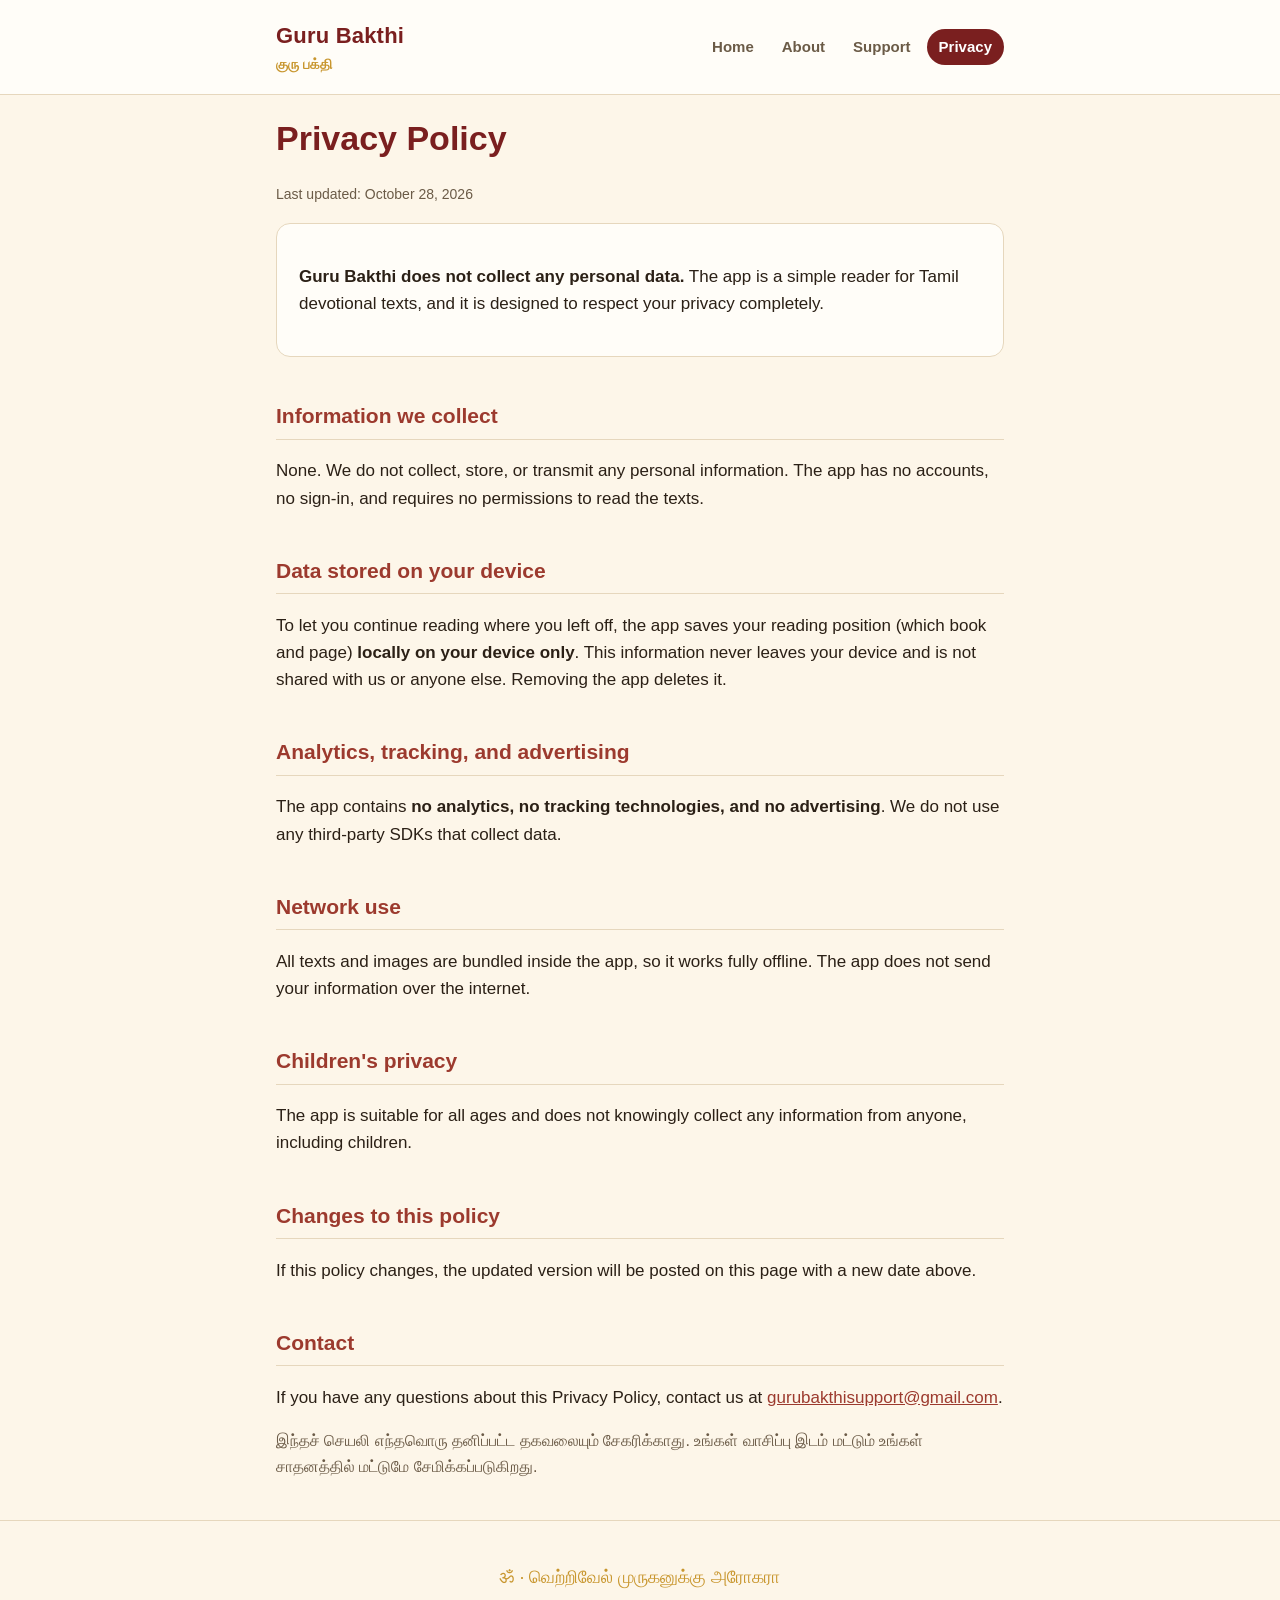
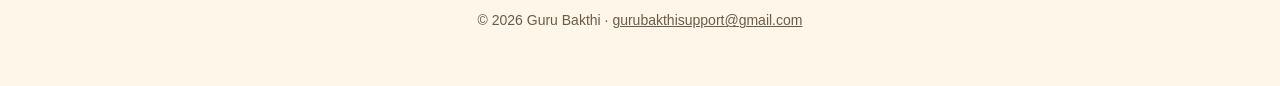
==== privacy.html @ c82704a7 "Add Guru Bakthi support and privacy pages" ====
<!doctype html>
<html lang="en">
<head>
  <meta charset="utf-8">
  <meta name="viewport" content="width=device-width, initial-scale=1">
  <title>Privacy Policy · Guru Bakthi</title>
  <meta name="description" content="Privacy Policy for the Guru Bakthi app. The app collects no personal data.">
  <link rel="stylesheet" href="style.css">
</head>
<body>
  <header class="site-header">
    <div class="wrap">
      <a class="brand" href="index.html">
        <span class="name">Guru Bakthi</span>
        <span class="name-ta">குரு பக்தி</span>
      </a>
      <nav class="nav">
        <a href="index.html">Home</a>
        <a href="about.html">About</a>
        <a href="support.html">Support</a>
        <a href="privacy.html" class="active">Privacy</a>
      </nav>
    </div>
  </header>

  <main class="wrap">
    <h1>Privacy Policy</h1>
    <p class="updated">Last updated: October 28, 2026</p>

    <div class="card">
      <p><strong>Guru Bakthi does not collect any personal data.</strong> The app is a simple reader for Tamil devotional texts, and it is designed to respect your privacy completely.</p>
    </div>

    <h2>Information we collect</h2>
    <p>None. We do not collect, store, or transmit any personal information. The app has no accounts, no sign-in, and requires no permissions to read the texts.</p>

    <h2>Data stored on your device</h2>
    <p>To let you continue reading where you left off, the app saves your reading position (which book and page) <strong>locally on your device only</strong>. This information never leaves your device and is not shared with us or anyone else. Removing the app deletes it.</p>

    <h2>Analytics, tracking, and advertising</h2>
    <p>The app contains <strong>no analytics, no tracking technologies, and no advertising</strong>. We do not use any third-party SDKs that collect data.</p>

    <h2>Network use</h2>
    <p>All texts and images are bundled inside the app, so it works fully offline. The app does not send your information over the internet.</p>

    <h2>Children's privacy</h2>
    <p>The app is suitable for all ages and does not knowingly collect any information from anyone, including children.</p>

    <h2>Changes to this policy</h2>
    <p>If this policy changes, the updated version will be posted on this page with a new date above.</p>

    <h2>Contact</h2>
    <p>If you have any questions about this Privacy Policy, contact us at
      <a href="mailto:gurubakthisupport@gmail.com?subject=Guru%20Bakthi%20Privacy">gurubakthisupport@gmail.com</a>.</p>

    <p class="tamil">இந்தச் செயலி எந்தவொரு தனிப்பட்ட தகவலையும் சேகரிக்காது. உங்கள் வாசிப்பு இடம் மட்டும் உங்கள் சாதனத்தில் மட்டுமே சேமிக்கப்படுகிறது.</p>
  </main>

  <footer class="site-footer">
    <div class="wrap">
      <p class="om">ॐ · வெற்றிவேல் முருகனுக்கு அரோகரா</p>
      <p>© 2026 Guru Bakthi · <a href="mailto:gurubakthisupport@gmail.com">gurubakthisupport@gmail.com</a></p>
    </div>
  </footer>
</body>
</html>
---- style.css ----
/* Guru Bakthi — support site styles */
:root {
  --bg: #fdf6e9;
  --surface: #fffdf8;
  --ink: #2b2016;
  --muted: #6b5b47;
  --maroon: #7a1f1f;
  --light-maroon: #9c3a2e;
  --gold: #c8962e;
  --line: #e6d7bd;
  --radius: 14px;
  --maxw: 760px;
  --font: -apple-system, BlinkMacSystemFont, "Segoe UI", Roboto, "Helvetica Neue", Arial,
    "Noto Sans Tamil", sans-serif;
}

@media (prefers-color-scheme: dark) {
  :root:not([data-theme="light"]) {
    --bg: #1a1410;
    --surface: #241c15;
    --ink: #f0e6d4;
    --muted: #b7a488;
    --maroon: #e7a98f;
    --light-maroon: #f0b9a3;
    --gold: #e0b45e;
    --line: #3a2e22;
  }
}
:root[data-theme="dark"] {
  --bg: #1a1410;
  --surface: #241c15;
  --ink: #f0e6d4;
  --muted: #b7a488;
  --maroon: #e7a98f;
  --light-maroon: #f0b9a3;
  --gold: #e0b45e;
  --line: #3a2e22;
}

* { box-sizing: border-box; }

html { -webkit-text-size-adjust: 100%; }

body {
  margin: 0;
  background: var(--bg);
  color: var(--ink);
  font-family: var(--font);
  line-height: 1.6;
  font-size: 17px;
}

.wrap {
  max-width: var(--maxw);
  margin: 0 auto;
  padding: 0 16px;
}

/* Header */
.site-header {
  border-bottom: 1px solid var(--line);
  background: var(--surface);
}
.site-header .wrap {
  display: flex;
  flex-wrap: wrap;
  align-items: center;
  gap: 8px 20px;
  padding-top: 18px;
  padding-bottom: 18px;
}
.brand {
  display: flex;
  flex-direction: column;
  text-decoration: none;
  color: inherit;
  margin-right: auto;
}
.brand .name {
  font-size: 22px;
  font-weight: 800;
  color: var(--maroon);
  letter-spacing: 0.2px;
}
.brand .name-ta {
  font-size: 14px;
  color: var(--gold);
  font-weight: 600;
}
.nav {
  display: flex;
  flex-wrap: wrap;
  gap: 6px 4px;
}
.nav a {
  text-decoration: none;
  color: var(--muted);
  padding: 6px 12px;
  border-radius: 999px;
  font-size: 15px;
  font-weight: 600;
}
.nav a:hover { color: var(--maroon); background: var(--bg); }
.nav a.active { color: #fff; background: var(--maroon); }
@media (prefers-color-scheme: dark) {
  :root:not([data-theme="light"]) .nav a.active { color: #1a1410; background: var(--maroon); }
}

/* Main */
main { padding: 32px 0 8px; }

.hero {
  text-align: center;
  padding: 28px 0 8px;
}
.hero h1 {
  font-size: clamp(28px, 7vw, 40px);
  color: var(--maroon);
  margin: 0 0 8px;
}
.hero p.lead {
  font-size: 18px;
  color: var(--muted);
  max-width: 560px;
  margin: 0 auto;
}

h1 { font-size: clamp(26px, 6vw, 34px); color: var(--maroon); line-height: 1.25; }
h2 {
  font-size: 21px;
  color: var(--light-maroon);
  margin-top: 2em;
  border-bottom: 1px solid var(--line);
  padding-bottom: 6px;
}
h3 { font-size: 18px; color: var(--ink); margin-top: 1.5em; }

a { color: var(--light-maroon); }
a:hover { color: var(--maroon); }

.card {
  background: var(--surface);
  border: 1px solid var(--line);
  border-radius: var(--radius);
  padding: 22px 22px;
  margin: 18px 0;
}

.updated { color: var(--muted); font-size: 14px; }

ul.clean { padding-left: 1.2em; }
ul.clean li { margin: 0.4em 0; }

.email-btn {
  display: inline-block;
  background: var(--maroon);
  color: #fff !important;
  text-decoration: none;
  padding: 12px 22px;
  border-radius: 999px;
  font-weight: 700;
  margin-top: 6px;
}
.email-btn:hover { background: var(--light-maroon); }
@media (prefers-color-scheme: dark) {
  :root:not([data-theme="light"]) .email-btn { color: #1a1410 !important; }
}

.tamil { font-size: 0.95em; color: var(--muted); }

.faq dt { font-weight: 700; margin-top: 1.1em; color: var(--ink); }
.faq dd { margin: 4px 0 0; color: var(--muted); }

/* Footer */
.site-footer {
  border-top: 1px solid var(--line);
  margin-top: 40px;
  padding: 24px 0 40px;
  color: var(--muted);
  font-size: 14px;
  text-align: center;
}
.site-footer a { color: var(--muted); }
.site-footer .om { color: var(--gold); font-size: 18px; }
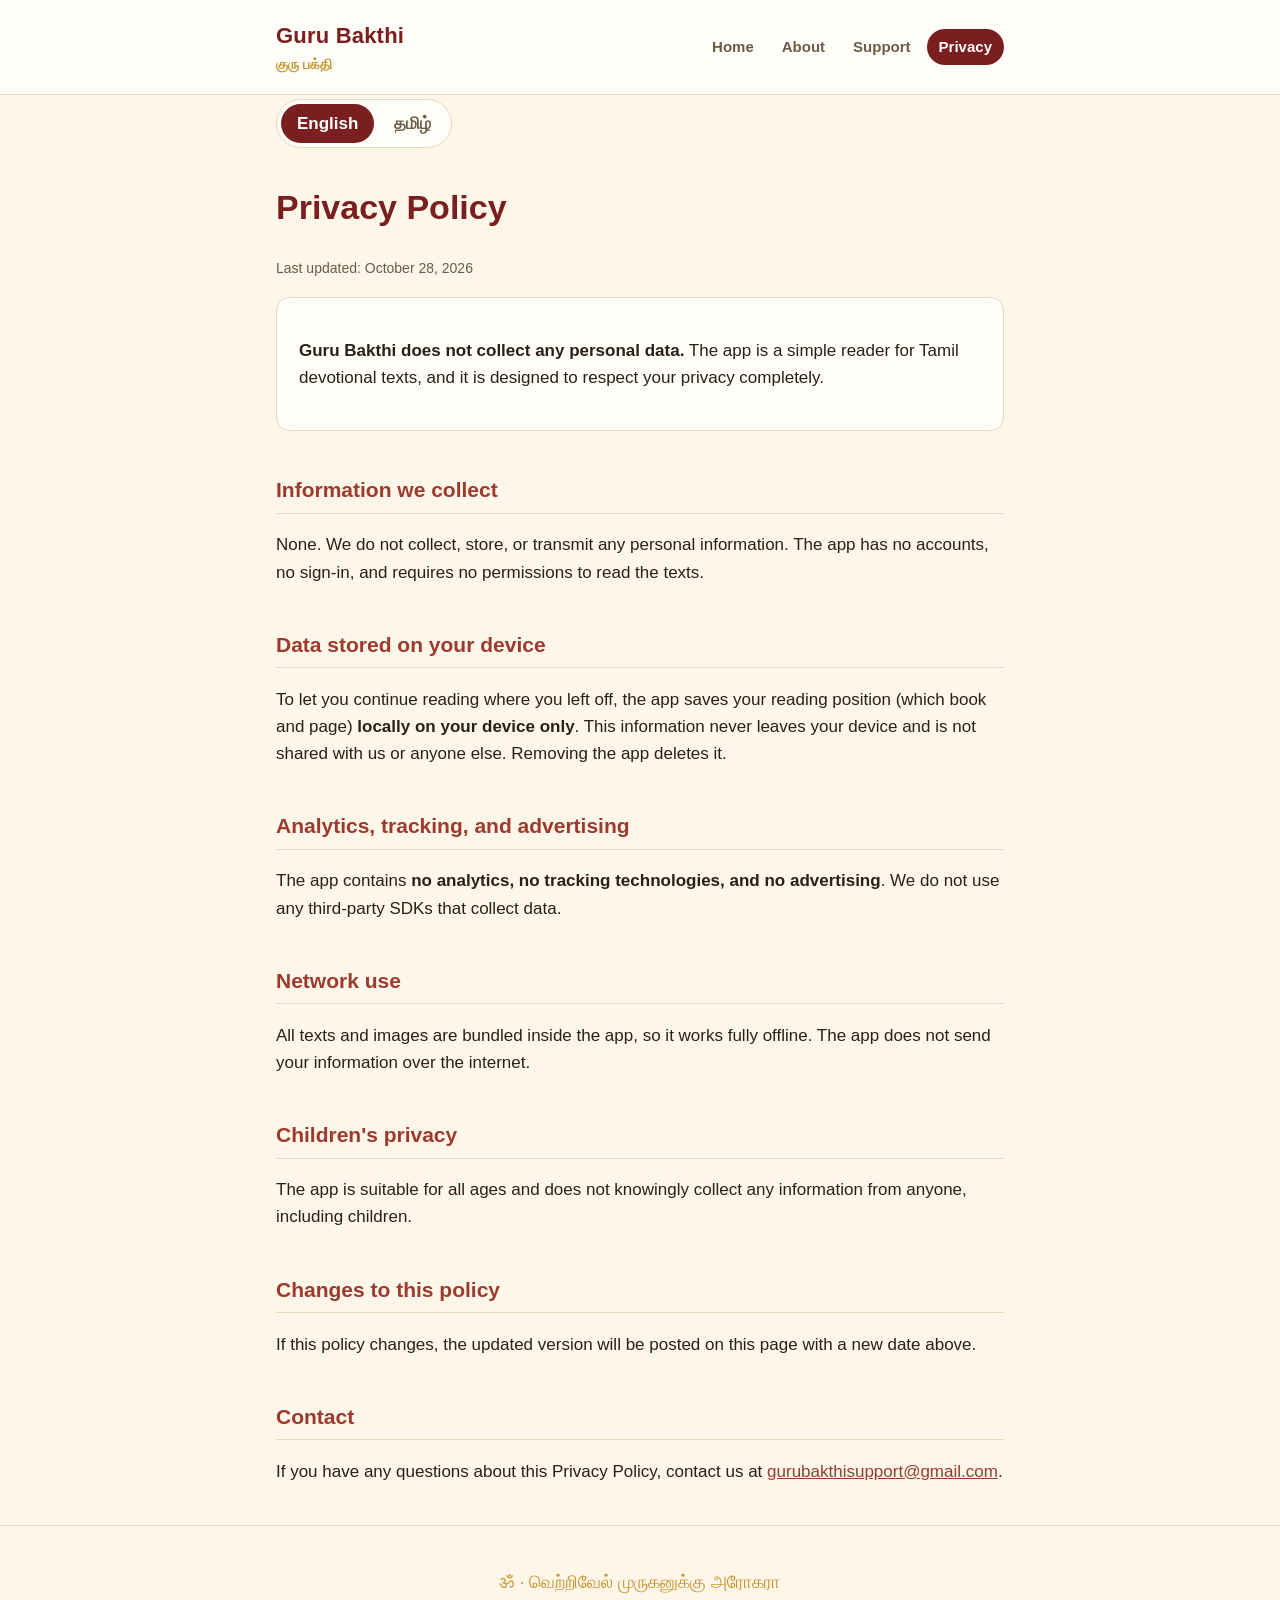
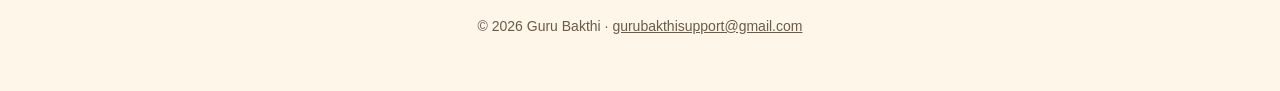
==== commit db1eaef4: "Add Tamil privacy policy with language toggle" ====
--- a/privacy.html
+++ b/privacy.html
@@ -4,8 +4,34 @@
   <meta charset="utf-8">
   <meta name="viewport" content="width=device-width, initial-scale=1">
   <title>Privacy Policy · Guru Bakthi</title>
-  <meta name="description" content="Privacy Policy for the Guru Bakthi app. The app collects no personal data.">
+  <meta name="description" content="Privacy Policy for the Guru Bakthi app (English and Tamil). The app collects no personal data.">
   <link rel="stylesheet" href="style.css">
+  <style>
+    .lang-toggle {
+      display: inline-flex;
+      gap: 4px;
+      border: 1px solid var(--line);
+      border-radius: 999px;
+      padding: 4px;
+      margin: 4px 0 10px;
+      background: var(--surface);
+    }
+    .lang-btn {
+      border: 0;
+      background: none;
+      color: var(--muted);
+      font: inherit;
+      font-weight: 700;
+      padding: 6px 16px;
+      border-radius: 999px;
+      cursor: pointer;
+    }
+    .lang-btn.active { background: var(--maroon); color: #fff; }
+    @media (prefers-color-scheme: dark) {
+      :root:not([data-theme="light"]) .lang-btn.active { color: #1a1410; }
+    }
+    .lang-content[hidden] { display: none; }
+  </style>
 </head>
 <body>
   <header class="site-header">
@@ -24,36 +50,74 @@
   </header>
 
   <main class="wrap">
-    <h1>Privacy Policy</h1>
-    <p class="updated">Last updated: October 28, 2026</p>
-
-    <div class="card">
-      <p><strong>Guru Bakthi does not collect any personal data.</strong> The app is a simple reader for Tamil devotional texts, and it is designed to respect your privacy completely.</p>
+    <div class="lang-toggle" role="group" aria-label="Choose language">
+      <button type="button" class="lang-btn" data-lang="en">English</button>
+      <button type="button" class="lang-btn" data-lang="ta">தமிழ்</button>
     </div>
 
-    <h2>Information we collect</h2>
-    <p>None. We do not collect, store, or transmit any personal information. The app has no accounts, no sign-in, and requires no permissions to read the texts.</p>
+    <!-- English -->
+    <section class="lang-content" data-lang="en">
+      <h1>Privacy Policy</h1>
+      <p class="updated">Last updated: October 28, 2026</p>
 
-    <h2>Data stored on your device</h2>
-    <p>To let you continue reading where you left off, the app saves your reading position (which book and page) <strong>locally on your device only</strong>. This information never leaves your device and is not shared with us or anyone else. Removing the app deletes it.</p>
+      <div class="card">
+        <p><strong>Guru Bakthi does not collect any personal data.</strong> The app is a simple reader for Tamil devotional texts, and it is designed to respect your privacy completely.</p>
+      </div>
 
-    <h2>Analytics, tracking, and advertising</h2>
-    <p>The app contains <strong>no analytics, no tracking technologies, and no advertising</strong>. We do not use any third-party SDKs that collect data.</p>
+      <h2>Information we collect</h2>
+      <p>None. We do not collect, store, or transmit any personal information. The app has no accounts, no sign-in, and requires no permissions to read the texts.</p>
 
-    <h2>Network use</h2>
-    <p>All texts and images are bundled inside the app, so it works fully offline. The app does not send your information over the internet.</p>
+      <h2>Data stored on your device</h2>
+      <p>To let you continue reading where you left off, the app saves your reading position (which book and page) <strong>locally on your device only</strong>. This information never leaves your device and is not shared with us or anyone else. Removing the app deletes it.</p>
 
-    <h2>Children's privacy</h2>
-    <p>The app is suitable for all ages and does not knowingly collect any information from anyone, including children.</p>
+      <h2>Analytics, tracking, and advertising</h2>
+      <p>The app contains <strong>no analytics, no tracking technologies, and no advertising</strong>. We do not use any third-party SDKs that collect data.</p>
 
-    <h2>Changes to this policy</h2>
-    <p>If this policy changes, the updated version will be posted on this page with a new date above.</p>
+      <h2>Network use</h2>
+      <p>All texts and images are bundled inside the app, so it works fully offline. The app does not send your information over the internet.</p>
 
-    <h2>Contact</h2>
-    <p>If you have any questions about this Privacy Policy, contact us at
-      <a href="mailto:gurubakthisupport@gmail.com?subject=Guru%20Bakthi%20Privacy">gurubakthisupport@gmail.com</a>.</p>
+      <h2>Children's privacy</h2>
+      <p>The app is suitable for all ages and does not knowingly collect any information from anyone, including children.</p>
 
-    <p class="tamil">இந்தச் செயலி எந்தவொரு தனிப்பட்ட தகவலையும் சேகரிக்காது. உங்கள் வாசிப்பு இடம் மட்டும் உங்கள் சாதனத்தில் மட்டுமே சேமிக்கப்படுகிறது.</p>
+      <h2>Changes to this policy</h2>
+      <p>If this policy changes, the updated version will be posted on this page with a new date above.</p>
+
+      <h2>Contact</h2>
+      <p>If you have any questions about this Privacy Policy, contact us at
+        <a href="mailto:gurubakthisupport@gmail.com?subject=Guru%20Bakthi%20Privacy">gurubakthisupport@gmail.com</a>.</p>
+    </section>
+
+    <!-- Tamil -->
+    <section class="lang-content" data-lang="ta" lang="ta" hidden>
+      <h1>தனியுரிமைக் கொள்கை</h1>
+      <p class="updated">கடைசியாகப் புதுப்பிக்கப்பட்டது: அக்டோபர் 28, 2026</p>
+
+      <div class="card">
+        <p><strong>குரு பக்தி எந்தவொரு தனிப்பட்ட தரவையும் சேகரிக்காது.</strong> இது தமிழ்ப் பக்தி நூல்களைப் படிக்கும் எளிய வாசிப்புக் கருவி; உங்கள் தனியுரிமையை முழுமையாக மதிக்கும் வகையில் வடிவமைக்கப்பட்டுள்ளது.</p>
+      </div>
+
+      <h2>நாங்கள் சேகரிக்கும் தகவல்</h2>
+      <p>எதுவுமில்லை. நாங்கள் எந்தத் தனிப்பட்ட தகவலையும் சேகரிக்கவோ, சேமிக்கவோ, அனுப்பவோ இல்லை. செயலியில் கணக்குகள் இல்லை, உள்நுழைவு இல்லை, நூல்களைப் படிக்க எந்த அனுமதியும் தேவையில்லை.</p>
+
+      <h2>உங்கள் சாதனத்தில் சேமிக்கப்படும் தரவு</h2>
+      <p>நீங்கள் நிறுத்திய இடத்திலிருந்து தொடர்ந்து படிக்க, உங்கள் வாசிப்பு இடம் (எந்த நூல், எந்தப் பக்கம்) <strong>உங்கள் சாதனத்தில் மட்டுமே</strong> சேமிக்கப்படுகிறது. இந்தத் தகவல் உங்கள் சாதனத்தை விட்டு வெளியேறாது; எங்களுடனோ வேறு எவருடனோ பகிரப்படாது. செயலியை நீக்கினால் இதுவும் நீக்கப்படும்.</p>
+
+      <h2>பகுப்பாய்வு, கண்காணிப்பு, விளம்பரம்</h2>
+      <p>இந்தச் செயலியில் <strong>எந்தப் பகுப்பாய்வும் (analytics), கண்காணிப்புத் தொழில்நுட்பமும், விளம்பரமும் இல்லை</strong>. தரவு சேகரிக்கும் எந்த மூன்றாம் தரப்பு SDK-களையும் நாங்கள் பயன்படுத்தவில்லை.</p>
+
+      <h2>இணைய பயன்பாடு</h2>
+      <p>அனைத்து நூல்களும் படங்களும் செயலிக்குள்ளேயே இணைக்கப்பட்டுள்ளதால், இணையம் இல்லாமலும் முழுமையாக இயங்கும். செயலி உங்கள் தகவலை இணையம் வழியாக அனுப்பாது.</p>
+
+      <h2>குழந்தைகளின் தனியுரிமை</h2>
+      <p>இந்தச் செயலி அனைத்து வயதினருக்கும் ஏற்றது; குழந்தைகள் உட்பட யாரிடமிருந்தும் எந்தத் தகவலையும் அறிந்தே சேகரிக்காது.</p>
+
+      <h2>இந்தக் கொள்கையில் மாற்றங்கள்</h2>
+      <p>இந்தக் கொள்கை மாறினால், புதுப்பிக்கப்பட்ட பதிப்பு மேலே உள்ள தேதியுடன் இந்தப் பக்கத்தில் வெளியிடப்படும்.</p>
+
+      <h2>தொடர்பு</h2>
+      <p>இந்தத் தனியுரிமைக் கொள்கை குறித்த கேள்விகளுக்கு எங்களைத் தொடர்பு கொள்ளுங்கள்:
+        <a href="mailto:gurubakthisupport@gmail.com?subject=Guru%20Bakthi%20Privacy">gurubakthisupport@gmail.com</a>.</p>
+    </section>
   </main>
 
   <footer class="site-footer">
@@ -62,5 +126,24 @@
       <p>© 2026 Guru Bakthi · <a href="mailto:gurubakthisupport@gmail.com">gurubakthisupport@gmail.com</a></p>
     </div>
   </footer>
+
+  <script>
+    (function () {
+      var btns = document.querySelectorAll('.lang-btn');
+      var blocks = document.querySelectorAll('.lang-content');
+      function setLang(lang) {
+        blocks.forEach(function (b) { b.hidden = (b.dataset.lang !== lang); });
+        btns.forEach(function (b) { b.classList.toggle('active', b.dataset.lang === lang); });
+        document.documentElement.lang = lang;
+        try { localStorage.setItem('gb-privacy-lang', lang); } catch (e) {}
+      }
+      var saved = 'en';
+      try { saved = localStorage.getItem('gb-privacy-lang') || 'en'; } catch (e) {}
+      btns.forEach(function (b) {
+        b.addEventListener('click', function () { setLang(b.dataset.lang); });
+      });
+      setLang(saved === 'ta' ? 'ta' : 'en');
+    })();
+  </script>
 </body>
 </html>
